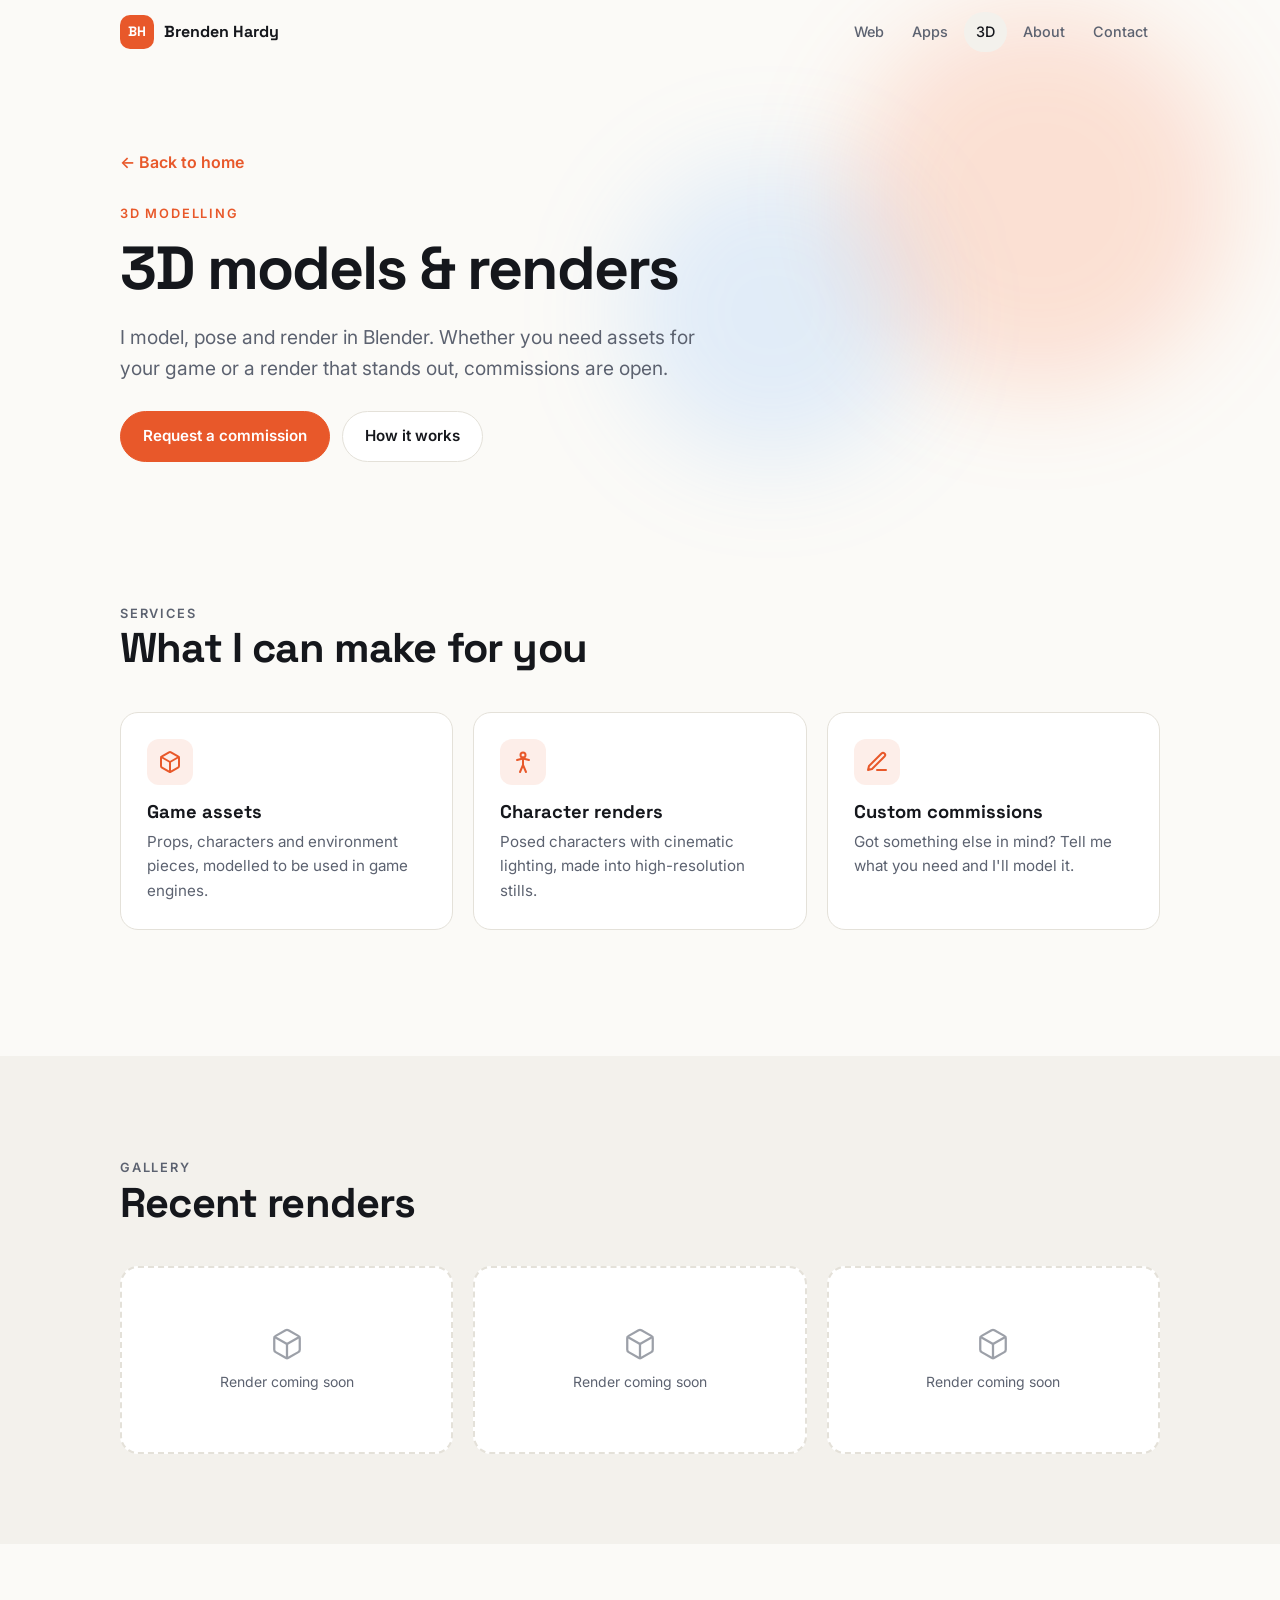
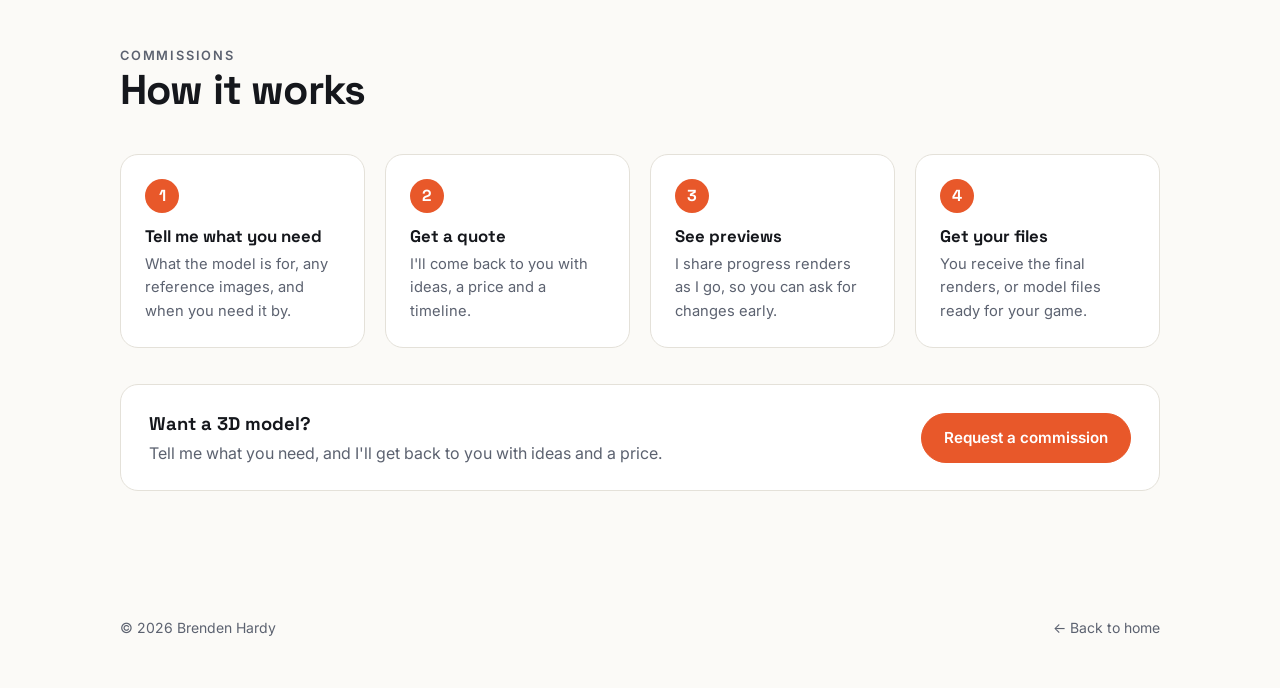
==== 3d.html @ cc059194 "Move 3D modelling and contact to their own pages - New 3d.html: services, render gallery, how commis" ====
<!DOCTYPE html>
<html lang="en">
<head>
<meta charset="UTF-8">
<meta name="viewport" content="width=device-width, initial-scale=1">
<title>3D Modelling · Brenden Hardy</title>
<meta name="description" content="3D models and renders by Brenden Hardy: game assets, character renders and custom commissions, made in Blender.">
<meta property="og:title" content="3D Modelling · Brenden Hardy">
<meta property="og:description" content="Game assets, character renders and custom 3D commissions, made in Blender. Commissions open.">
<meta property="og:url" content="https://doggieshrimp.github.io/3d.html">
<meta name="theme-color" content="#0d0f14">
<link rel="icon" href="data:image/svg+xml,%3Csvg xmlns='http://www.w3.org/2000/svg' viewBox='0 0 64 64'%3E%3Crect width='64' height='64' rx='16' fill='%23ff7a45'/%3E%3Ctext x='32' y='43' font-family='Arial,sans-serif' font-size='28' font-weight='700' text-anchor='middle' fill='%230d0f14'%3EBH%3C/text%3E%3C/svg%3E">
<link rel="preconnect" href="https://fonts.googleapis.com">
<link rel="preconnect" href="https://fonts.gstatic.com" crossorigin>
<link href="https://fonts.googleapis.com/css2?family=Space+Grotesk:wght@500;600;700&family=Inter:wght@400;500;600&display=swap" rel="stylesheet">
<link rel="stylesheet" href="styles.css">
</head>
<body>

<nav class="nav" id="nav">
  <div class="container nav-inner">
    <a href="index.html" class="logo" aria-label="Brenden Hardy, home">
      <span class="logo-mark">BH</span>
      <span class="logo-name">Brenden Hardy</span>
    </a>
    <div class="nav-links">
      <a href="index.html#projects">Web</a>
      <a href="apps.html">Apps</a>
      <a href="3d.html" class="active" aria-current="page">3D</a>
      <a href="index.html#about" class="hide-sm">About</a>
      <a href="contact.html">Contact</a>
    </div>
  </div>
</nav>

<header class="page-hero" id="top">
  <div class="blobs" aria-hidden="true">
    <div class="blob b1"></div>
    <div class="blob b2"></div>
  </div>
  <div class="container">
    <a class="link-arrow" href="index.html">← Back to home</a>
    <p class="section-label" style="margin-top:28px;">3D modelling</p>
    <h1>3D models &amp; renders</h1>
    <p class="lead">I model, pose and render in Blender. Whether you need assets for your game or a render that stands out, commissions are open.</p>
    <div class="btn-row">
      <a href="contact.html" class="btn primary">Request a commission</a>
      <a href="#how-it-works" class="btn">How it works</a>
    </div>
  </div>
</header>

<main>
  <section id="services">
    <div class="container">
      <div class="section-head">
        <p class="section-label">Services</p>
        <h2>What I can make for you</h2>
      </div>
      <div class="services">
        <div class="service">
          <div class="service-icon">
            <svg viewBox="0 0 24 24" fill="none" stroke="currentColor" stroke-width="2" stroke-linecap="round" stroke-linejoin="round" aria-hidden="true"><path d="M21 16V8a2 2 0 0 0-1-1.73l-7-4a2 2 0 0 0-2 0l-7 4A2 2 0 0 0 3 8v8a2 2 0 0 0 1 1.73l7 4a2 2 0 0 0 2 0l7-4A2 2 0 0 0 21 16z"/><path d="M3.3 7 12 12l8.7-5"/><path d="M12 22V12"/></svg>
          </div>
          <h3>Game assets</h3>
          <p>Props, characters and environment pieces, modelled to be used in game engines.</p>
        </div>
        <div class="service">
          <div class="service-icon">
            <svg viewBox="0 0 24 24" fill="none" stroke="currentColor" stroke-width="2" stroke-linecap="round" stroke-linejoin="round" aria-hidden="true"><circle cx="12" cy="5" r="2.5"/><path d="M12 7.5V15"/><path d="m6 10 6-1.5 6 1.5"/><path d="m9 22 3-7 3 7"/></svg>
          </div>
          <h3>Character renders</h3>
          <p>Posed characters with cinematic lighting, made into high-resolution stills.</p>
        </div>
        <div class="service">
          <div class="service-icon">
            <svg viewBox="0 0 24 24" fill="none" stroke="currentColor" stroke-width="2" stroke-linecap="round" stroke-linejoin="round" aria-hidden="true"><path d="M12 20h9"/><path d="M16.5 3.5a2.12 2.12 0 0 1 3 3L7 19l-4 1 1-4Z"/></svg>
          </div>
          <h3>Custom commissions</h3>
          <p>Got something else in mind? Tell me what you need and I'll model it.</p>
        </div>
      </div>
    </div>
  </section>

  <section id="gallery" class="alt">
    <div class="container">
      <div class="section-head">
        <p class="section-label">Gallery</p>
        <h2>Recent renders</h2>
      </div>
      <!-- Replace a placeholder with <div class="render"><img src="images/3d/your-render.jpg" alt="..." loading="lazy"></div> -->
      <div class="gallery" style="margin-bottom:0;">
        <div class="render placeholder">
          <svg viewBox="0 0 24 24" fill="none" stroke="currentColor" stroke-width="1.6" stroke-linecap="round" stroke-linejoin="round" aria-hidden="true"><path d="M21 16V8a2 2 0 0 0-1-1.73l-7-4a2 2 0 0 0-2 0l-7 4A2 2 0 0 0 3 8v8a2 2 0 0 0 1 1.73l7 4a2 2 0 0 0 2 0l7-4A2 2 0 0 0 21 16z"/><path d="M3.3 7 12 12l8.7-5"/><path d="M12 22V12"/></svg>
          Render coming soon
        </div>
        <div class="render placeholder">
          <svg viewBox="0 0 24 24" fill="none" stroke="currentColor" stroke-width="1.6" stroke-linecap="round" stroke-linejoin="round" aria-hidden="true"><path d="M21 16V8a2 2 0 0 0-1-1.73l-7-4a2 2 0 0 0-2 0l-7 4A2 2 0 0 0 3 8v8a2 2 0 0 0 1 1.73l7 4a2 2 0 0 0 2 0l7-4A2 2 0 0 0 21 16z"/><path d="M3.3 7 12 12l8.7-5"/><path d="M12 22V12"/></svg>
          Render coming soon
        </div>
        <div class="render placeholder">
          <svg viewBox="0 0 24 24" fill="none" stroke="currentColor" stroke-width="1.6" stroke-linecap="round" stroke-linejoin="round" aria-hidden="true"><path d="M21 16V8a2 2 0 0 0-1-1.73l-7-4a2 2 0 0 0-2 0l-7 4A2 2 0 0 0 3 8v8a2 2 0 0 0 1 1.73l7 4a2 2 0 0 0 2 0l7-4A2 2 0 0 0 21 16z"/><path d="M3.3 7 12 12l8.7-5"/><path d="M12 22V12"/></svg>
          Render coming soon
        </div>
      </div>
    </div>
  </section>

  <section id="how-it-works">
    <div class="container">
      <div class="section-head">
        <p class="section-label">Commissions</p>
        <h2>How it works</h2>
      </div>
      <ol class="steps">
        <li>
          <h3>Tell me what you need</h3>
          <p>What the model is for, any reference images, and when you need it by.</p>
        </li>
        <li>
          <h3>Get a quote</h3>
          <p>I'll come back to you with ideas, a price and a timeline.</p>
        </li>
        <li>
          <h3>See previews</h3>
          <p>I share progress renders as I go, so you can ask for changes early.</p>
        </li>
        <li>
          <h3>Get your files</h3>
          <p>You receive the final renders, or model files ready for your game.</p>
        </li>
      </ol>

      <div class="cta-row">
        <p><strong>Want a 3D model?</strong>Tell me what you need, and I'll get back to you with ideas and a price.</p>
        <a href="contact.html" class="btn primary">Request a commission</a>
      </div>
    </div>
  </section>
</main>

<footer>
  <div class="container footer-inner">
    <span>© <span id="year">2026</span> Brenden Hardy</span>
    <a href="index.html">← Back to home</a>
  </div>
</footer>

<script>
  document.getElementById('year').textContent = new Date().getFullYear();
  const nav = document.getElementById('nav');
  const onScroll = () => nav.classList.toggle('scrolled', window.scrollY > 8);
  window.addEventListener('scroll', onScroll, { passive: true });
  onScroll();
</script>
</body>
</html>
---- styles.css ----
:root {
  --bg: #0d0f14;
  --bg-soft: #13161d;
  --card: #171a22;
  --card-hover: #1c2029;
  --text: #eef0f4;
  --muted: #9aa1b0;
  --border: #262a35;
  --accent: #ff7a45;
  --accent-soft: rgba(255, 122, 69, 0.14);
  --accent-text: #0d0f14;
  --blob-1: rgba(255, 122, 69, 0.22);
  --blob-2: rgba(96, 165, 250, 0.18);
  --blob-3: rgba(74, 222, 128, 0.14);
  --shadow: 0 18px 40px rgba(0, 0, 0, 0.35);
  --radius: 18px;
  --display: 'Space Grotesk', system-ui, sans-serif;
  --body: 'Inter', system-ui, -apple-system, 'Segoe UI', sans-serif;
}
@media (prefers-color-scheme: light) {
  :root {
    --bg: #fbfaf7;
    --bg-soft: #f3f1ec;
    --card: #ffffff;
    --card-hover: #ffffff;
    --text: #15171c;
    --muted: #5c6270;
    --border: #e4e1d9;
    --accent: #e8582a;
    --accent-soft: rgba(232, 88, 42, 0.1);
    --accent-text: #ffffff;
    --blob-1: rgba(255, 122, 69, 0.2);
    --blob-2: rgba(96, 165, 250, 0.16);
    --blob-3: rgba(74, 222, 128, 0.14);
    --shadow: 0 18px 40px rgba(30, 25, 15, 0.1);
  }
}

* { box-sizing: border-box; }
html { scroll-behavior: smooth; }
body {
  margin: 0;
  position: relative;
  z-index: 0;
  overflow-x: clip;
  background: var(--bg);
  color: var(--text);
  font-family: var(--body);
  font-size: 16px;
  line-height: 1.6;
  -webkit-font-smoothing: antialiased;
}
a { color: inherit; }
img { max-width: 100%; display: block; }
.container {
  width: 100%;
  max-width: 1080px;
  margin: 0 auto;
  padding: 0 20px;
}
h1, h2, h3 { font-family: var(--display); line-height: 1.15; margin: 0; }

/* ---------- nav ---------- */
.nav {
  position: fixed;
  top: 0;
  left: 0;
  right: 0;
  z-index: 10;
  background: transparent;
  border-bottom: 1px solid transparent;
  transition: border-color 0.2s ease, background 0.2s ease;
}
.nav.scrolled {
  background: color-mix(in srgb, var(--bg) 85%, transparent);
  backdrop-filter: blur(12px);
  -webkit-backdrop-filter: blur(12px);
  border-bottom-color: var(--border);
}
section[id] { scroll-margin-top: 64px; }
.nav-inner {
  display: flex;
  align-items: center;
  justify-content: space-between;
  height: 64px;
}
.logo {
  display: flex;
  align-items: center;
  gap: 10px;
  font-family: var(--display);
  font-weight: 700;
  text-decoration: none;
}
.logo-mark {
  display: grid;
  place-items: center;
  width: 34px;
  height: 34px;
  border-radius: 10px;
  background: var(--accent);
  color: var(--accent-text);
  font-size: 0.85rem;
  letter-spacing: 0.02em;
}
.nav-links { display: flex; gap: 4px; }
.nav-links a {
  text-decoration: none;
  color: var(--muted);
  font-size: 0.9rem;
  font-weight: 500;
  padding: 8px 12px;
  border-radius: 999px;
  transition: color 0.15s ease, background 0.15s ease;
}
.nav-links a:hover { color: var(--text); background: var(--bg-soft); }
@media (max-width: 520px) {
  .logo-name, .nav-links .hide-sm { display: none; }
  .nav-links a { padding: 8px 9px; }
}

/* ---------- hero ---------- */
.hero {
  position: relative;
  padding: 174px 0 120px;
}
/* tall enough that the blurred blobs fade out before reaching its edges */
.blobs {
  position: absolute;
  inset: -120px 0 -160px;
  overflow: hidden;
  pointer-events: none;
  z-index: -1;
}
.blob {
  position: absolute;
  border-radius: 50%;
  filter: blur(50px);
  animation: drift 18s ease-in-out infinite alternate;
}
.blob.b1 { width: 380px; height: 380px; background: var(--blob-1); top: 130px; right: 4%; }
.blob.b2 { width: 300px; height: 300px; background: var(--blob-2); bottom: 200px; right: 28%; animation-delay: -6s; }
.blob.b3 { width: 240px; height: 240px; background: var(--blob-3); top: 45%; left: -60px; animation-delay: -12s; }
@keyframes drift {
  from { transform: translate(0, 0) scale(1); }
  to { transform: translate(40px, 30px) scale(1.12); }
}
@media (max-width: 600px) {
  .hero { padding: 130px 0 64px; }
  .blob { opacity: 0.7; }
  .blob.b1 { width: 260px; height: 260px; }
  .blob.b2 { width: 220px; height: 220px; }
  section { padding: 64px 0; }
}
@media (prefers-reduced-motion: reduce) {
  .blob { animation: none; }
  html { scroll-behavior: auto; }
}
.hero .container { position: relative; }
.eyebrow {
  display: inline-flex;
  align-items: center;
  gap: 8px;
  font-size: 0.85rem;
  font-weight: 500;
  color: var(--muted);
  background: var(--bg-soft);
  border: 1px solid var(--border);
  padding: 6px 14px;
  border-radius: 999px;
  margin-bottom: 26px;
}
.eyebrow .dot {
  width: 8px;
  height: 8px;
  border-radius: 50%;
  background: #4ade80;
  box-shadow: 0 0 0 4px rgba(74, 222, 128, 0.18);
}
.hero h1 {
  font-size: clamp(2.6rem, 7vw, 4.6rem);
  font-weight: 700;
  letter-spacing: -0.03em;
  max-width: 14ch;
}
.hero h1 .accent { color: var(--accent); }
.hero p.lead {
  font-size: clamp(1.05rem, 2.2vw, 1.25rem);
  color: var(--muted);
  max-width: 560px;
  margin: 22px 0 34px;
}
.btn-row { display: flex; gap: 12px; flex-wrap: wrap; }
.btn {
  display: inline-flex;
  align-items: center;
  gap: 8px;
  font-family: var(--body);
  font-weight: 600;
  font-size: 0.95rem;
  text-decoration: none;
  padding: 12px 22px;
  border-radius: 999px;
  border: 1px solid var(--border);
  background: var(--card);
  color: var(--text);
  transition: transform 0.15s ease, border-color 0.15s ease, box-shadow 0.15s ease;
}
.btn:hover { transform: translateY(-2px); border-color: var(--muted); }
.btn.primary {
  background: var(--accent);
  border-color: var(--accent);
  color: var(--accent-text);
}
.btn.primary:hover { box-shadow: 0 10px 24px var(--accent-soft); }
.btn svg { width: 18px; height: 18px; flex-shrink: 0; }
.btn.small { padding: 9px 16px; font-size: 0.875rem; }

/* ---------- sections ---------- */
section { padding: 90px 0; }
.section-head { margin-bottom: 40px; }
.section-label {
  font-size: 0.8rem;
  font-weight: 600;
  letter-spacing: 0.14em;
  text-transform: uppercase;
  color: var(--accent);
  margin: 0 0 10px;
}
.section-head h2 {
  font-size: clamp(1.9rem, 4vw, 2.6rem);
  letter-spacing: -0.02em;
}
.section-head p {
  color: var(--muted);
  max-width: 560px;
  margin: 12px 0 0;
}
.alt { background: var(--bg-soft); }

/* ---------- projects ---------- */
.projects {
  display: grid;
  grid-template-columns: repeat(auto-fit, minmax(300px, 1fr));
  gap: 24px;
}
.project {
  display: flex;
  flex-direction: column;
  background: var(--card);
  border: 1px solid var(--border);
  border-radius: var(--radius);
  overflow: hidden;
  transition: transform 0.2s ease, box-shadow 0.2s ease, background 0.2s ease;
}
.project:hover {
  transform: translateY(-4px);
  box-shadow: var(--shadow);
  background: var(--card-hover);
}
.project-img {
  aspect-ratio: 16 / 10;
  overflow: hidden;
  border-bottom: 1px solid var(--border);
  background: var(--bg-soft);
}
.project-img img {
  width: 100%;
  height: 100%;
  object-fit: cover;
  transition: transform 0.4s ease;
}
.project:hover .project-img img { transform: scale(1.04); }
.project-body {
  display: flex;
  flex-direction: column;
  flex: 1;
  padding: 22px;
}
.tags { display: flex; flex-wrap: wrap; gap: 6px; margin-bottom: 12px; }
.tag {
  font-size: 0.75rem;
  font-weight: 600;
  color: var(--accent);
  background: var(--accent-soft);
  padding: 3px 10px;
  border-radius: 999px;
}
.project h3 { font-size: 1.35rem; margin-bottom: 8px; }
.project p {
  color: var(--muted);
  font-size: 0.95rem;
  margin: 0 0 22px;
  flex: 1;
}
.project .btn-row { gap: 8px; }

.project-img { position: relative; }
.status {
  position: absolute;
  top: 14px;
  left: 14px;
  display: inline-flex;
  align-items: center;
  gap: 6px;
  font-size: 0.75rem;
  font-weight: 600;
  color: #fff;
  background: rgba(13, 15, 20, 0.78);
  backdrop-filter: blur(6px);
  padding: 5px 11px;
  border-radius: 999px;
}
.status::before {
  content: "";
  width: 7px;
  height: 7px;
  border-radius: 50%;
  background: #facc15;
}
.btn.disabled {
  opacity: 0.6;
  pointer-events: none;
}

/* wide card: image beside text, used when a section has a single item */
.project.wide { flex-direction: row; }
.project.wide .project-img {
  flex: 1.15;
  aspect-ratio: auto;
  min-height: 320px;
  border-bottom: none;
  border-right: 1px solid var(--border);
}
.project.wide .project-body { flex: 1; padding: 32px; justify-content: center; }
.project.wide h3 { font-size: 1.6rem; }
.project.wide p { flex: 0; }
.feature-list {
  list-style: none;
  padding: 0;
  margin: 0 0 24px;
  display: grid;
  gap: 8px;
  color: var(--muted);
  font-size: 0.95rem;
}
.feature-list li { display: flex; gap: 10px; }
.feature-list li::before { content: "✦"; color: var(--accent); flex-shrink: 0; }
@media (max-width: 760px) {
  .project.wide { flex-direction: column; }
  .project.wide .project-img {
    aspect-ratio: 16 / 10;
    min-height: 0;
    border-right: none;
    border-bottom: 1px solid var(--border);
  }
  .project.wide .project-body { padding: 22px; }
}

/* ---------- 3D modelling ---------- */
.services {
  display: grid;
  grid-template-columns: repeat(auto-fit, minmax(240px, 1fr));
  gap: 20px;
  margin-bottom: 36px;
}
.service {
  background: var(--card);
  border: 1px solid var(--border);
  border-radius: var(--radius);
  padding: 26px;
}
.service-icon {
  display: grid;
  place-items: center;
  width: 46px;
  height: 46px;
  border-radius: 12px;
  background: var(--accent-soft);
  color: var(--accent);
  margin-bottom: 16px;
}
.service-icon svg { width: 24px; height: 24px; }
.service h3 { font-size: 1.15rem; margin-bottom: 8px; }
.service p { color: var(--muted); font-size: 0.95rem; margin: 0; }
.gallery {
  display: grid;
  grid-template-columns: repeat(auto-fill, minmax(260px, 1fr));
  gap: 20px;
  margin-bottom: 36px;
}
.render {
  aspect-ratio: 16 / 9;
  border-radius: var(--radius);
  overflow: hidden;
  background: var(--card);
  border: 1px solid var(--border);
}
.render img { width: 100%; height: 100%; object-fit: cover; }
.render.placeholder {
  display: grid;
  place-items: center;
  align-content: center;
  gap: 10px;
  border: 2px dashed var(--border);
  color: var(--muted);
  font-size: 0.875rem;
  text-align: center;
  padding: 16px;
}
.render.placeholder svg { width: 34px; height: 34px; opacity: 0.6; }
.cta-row {
  display: flex;
  align-items: center;
  justify-content: space-between;
  gap: 16px 24px;
  flex-wrap: wrap;
  background: var(--card);
  border: 1px solid var(--border);
  border-radius: var(--radius);
  padding: 24px 28px;
}
.cta-row p { margin: 0; color: var(--muted); }
.cta-row strong { color: var(--text); font-family: var(--display); font-size: 1.15rem; display: block; margin-bottom: 2px; }

/* ---------- skills ---------- */
.skills {
  display: grid;
  grid-template-columns: repeat(auto-fit, minmax(300px, 1fr));
  gap: 20px;
}
.skill-group {
  background: var(--card);
  border: 1px solid var(--border);
  border-radius: var(--radius);
  padding: 24px;
}
.skill-group h3 { font-size: 1.1rem; margin-bottom: 14px; }
.chips { display: flex; flex-wrap: wrap; gap: 8px; }
.chip {
  font-size: 0.85rem;
  padding: 6px 12px;
  border-radius: 10px;
  background: var(--bg-soft);
  border: 1px solid var(--border);
}

/* ---------- about ---------- */
.about {
  display: grid;
  grid-template-columns: 1fr 1.3fr;
  gap: 48px;
  align-items: start;
}
@media (max-width: 760px) { .about { grid-template-columns: 1fr; gap: 20px; } }
.about-text p { color: var(--muted); margin: 0 0 16px; font-size: 1.05rem; }
.about-text p strong { color: var(--text); font-weight: 600; }

/* ---------- contact ---------- */
.contact-card {
  text-align: center;
  background: var(--card);
  border: 1px solid var(--border);
  border-radius: 24px;
  padding: 56px 24px;
  position: relative;
  overflow: hidden;
}
.contact-card h2 { font-size: clamp(1.8rem, 4vw, 2.4rem); letter-spacing: -0.02em; margin-bottom: 12px; }
.contact-card p { color: var(--muted); max-width: 460px; margin: 0 auto 28px; }
.contact-card .btn-row { justify-content: center; }

footer {
  padding: 36px 0 48px;
  color: var(--muted);
  font-size: 0.875rem;
}
.footer-inner {
  display: flex;
  justify-content: space-between;
  gap: 12px;
  flex-wrap: wrap;
}
footer a { color: var(--muted); text-decoration: none; }
footer a:hover { color: var(--text); }

:focus-visible { outline: 2px solid var(--accent); outline-offset: 3px; border-radius: 6px; }

/* ---------- multi-page bits ---------- */
.nav-links a.active { color: var(--text); background: var(--bg-soft); }
.link-arrow {
  display: inline-flex;
  align-items: center;
  gap: 6px;
  font-weight: 600;
  color: var(--accent);
  text-decoration: none;
}
.link-arrow:hover { text-decoration: underline; text-underline-offset: 4px; }
.section-foot { margin-top: 28px; }

/* ---------- apps page ---------- */
.page-hero {
  position: relative;
  padding: 150px 0 40px;
}
.page-hero h1 {
  font-size: clamp(2.4rem, 6vw, 3.8rem);
  letter-spacing: -0.03em;
}
.page-hero p.lead {
  font-size: clamp(1.05rem, 2.2vw, 1.2rem);
  color: var(--muted);
  max-width: 600px;
  margin: 18px 0 28px;
}
.jump { display: flex; gap: 10px; flex-wrap: wrap; }
.jump a {
  display: inline-flex;
  align-items: center;
  gap: 10px;
  text-decoration: none;
  font-weight: 600;
  font-size: 0.95rem;
  padding: 8px 16px 8px 8px;
  border-radius: 999px;
  background: var(--card);
  border: 1px solid var(--border);
  transition: border-color 0.15s ease, transform 0.15s ease;
}
.jump a:hover { border-color: var(--muted); transform: translateY(-2px); }
.jump img, .jump .app-glyph { width: 30px; height: 30px; border-radius: 8px; }

.app-detail {
  display: grid;
  grid-template-columns: 1.05fr 1fr;
  gap: 56px;
  align-items: center;
}
.app-detail.reverse .app-copy { order: 2; }
@media (max-width: 860px) {
  .app-detail { grid-template-columns: 1fr; gap: 36px; }
  .app-detail.reverse .app-copy { order: 0; }
}
.app-title {
  display: flex;
  align-items: center;
  gap: 16px;
  margin-bottom: 14px;
}
.app-icon {
  width: 64px;
  height: 64px;
  border-radius: 16px;
  border: 1px solid var(--border);
  flex-shrink: 0;
}
.app-glyph {
  display: grid;
  place-items: center;
  width: 64px;
  height: 64px;
  border-radius: 16px;
  background: linear-gradient(135deg, #c7c9ff, #8f6be8);
  color: #fff;
  font-family: var(--display);
  font-weight: 700;
  font-size: 1.3rem;
  flex-shrink: 0;
}
.jump .app-glyph { font-size: 0.7rem; }
.app-title h2 { font-size: clamp(1.9rem, 4vw, 2.5rem); letter-spacing: -0.02em; }
.app-title .pill {
  display: inline-flex;
  align-items: center;
  gap: 6px;
  margin-top: 6px;
  font-size: 0.8rem;
  font-weight: 600;
  color: var(--muted);
}
.pill::before {
  content: "";
  width: 7px;
  height: 7px;
  border-radius: 50%;
  background: var(--pill-dot, #4ade80);
}
.pill.dev { --pill-dot: #facc15; }
.app-copy > p { color: var(--muted); font-size: 1.05rem; margin: 0 0 24px; }
.feature-groups {
  display: grid;
  grid-template-columns: repeat(2, 1fr);
  gap: 18px 24px;
  margin-bottom: 26px;
}
@media (max-width: 520px) { .feature-groups { grid-template-columns: 1fr; } }
.feature-groups h3 {
  font-size: 0.95rem;
  margin-bottom: 6px;
}
.feature-groups p { margin: 0; color: var(--muted); font-size: 0.92rem; }
.built-with { margin-bottom: 26px; }
.built-with .chips { margin-top: 10px; }
.built-with h3 {
  font-family: var(--body);
  font-size: 0.75rem;
  font-weight: 600;
  letter-spacing: 0.12em;
  text-transform: uppercase;
  color: var(--muted);
}

.phones {
  display: flex;
  justify-content: center;
  align-items: flex-start;
  gap: 20px;
}
.phone {
  width: min(240px, 46%);
  padding: 8px;
  border-radius: 34px;
  background: #1a1a1a;
  box-shadow: var(--shadow), 0 0 0 1px var(--border);
}
.phone img {
  width: 100%;
  height: auto;
  border-radius: 26px;
  aspect-ratio: 390 / 844;
  object-fit: cover;
}
.phones .phone:nth-child(2) { margin-top: 48px; }
.phone.solo { width: min(270px, 70%); }
.services + .section-foot { margin-top: 0; }

/* ---------- 3D page ---------- */
.steps {
  list-style: none;
  padding: 0;
  margin: 0 0 36px;
  display: grid;
  grid-template-columns: repeat(auto-fit, minmax(220px, 1fr));
  gap: 20px;
  counter-reset: step;
}
.steps li {
  position: relative;
  background: var(--card);
  border: 1px solid var(--border);
  border-radius: var(--radius);
  padding: 24px;
  counter-increment: step;
}
.steps li::before {
  content: counter(step);
  display: grid;
  place-items: center;
  width: 34px;
  height: 34px;
  border-radius: 50%;
  background: var(--accent);
  color: var(--accent-text);
  font-family: var(--display);
  font-weight: 700;
  margin-bottom: 14px;
}
.steps h3 { font-size: 1.05rem; margin-bottom: 6px; }
.steps p { margin: 0; color: var(--muted); font-size: 0.92rem; }

/* ---------- contact page ---------- */
.contact-main {
  display: flex;
  align-items: center;
  justify-content: space-between;
  gap: 20px 32px;
  flex-wrap: wrap;
  background: var(--card);
  border: 1px solid var(--border);
  border-radius: 24px;
  padding: 32px;
  margin-bottom: 56px;
}
.contact-main h2 { font-size: clamp(1.4rem, 3vw, 1.8rem); margin-bottom: 6px; }
.contact-main p { margin: 0; color: var(--muted); max-width: 520px; }
.topics {
  display: grid;
  grid-template-columns: repeat(auto-fit, minmax(260px, 1fr));
  gap: 20px;
}
.topic {
  display: flex;
  flex-direction: column;
  background: var(--card);
  border: 1px solid var(--border);
  border-radius: var(--radius);
  padding: 26px;
}
.topic h3 { font-size: 1.15rem; margin-bottom: 6px; }
.topic > p { color: var(--muted); font-size: 0.95rem; margin: 0 0 14px; }
.topic .feature-list { margin-bottom: 20px; font-size: 0.92rem; flex: 1; }
.topic .link-arrow { font-size: 0.92rem; }
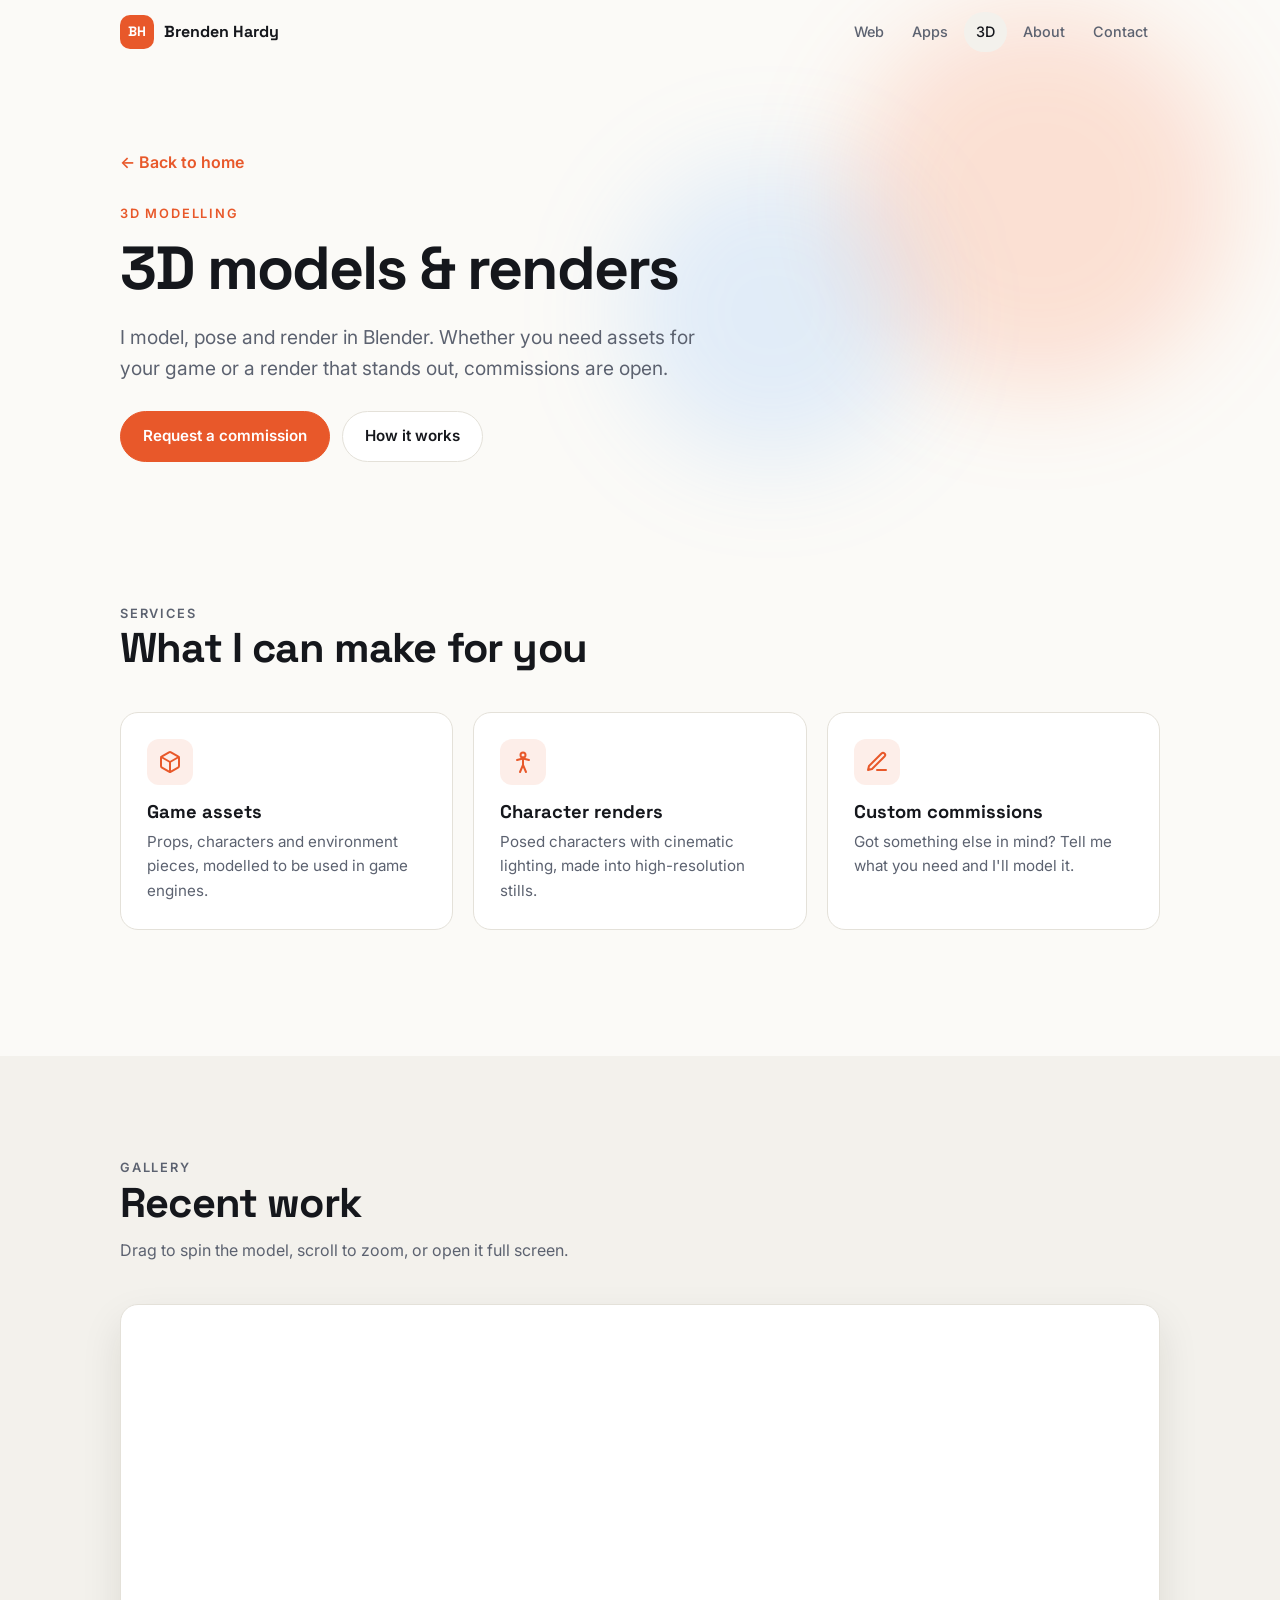
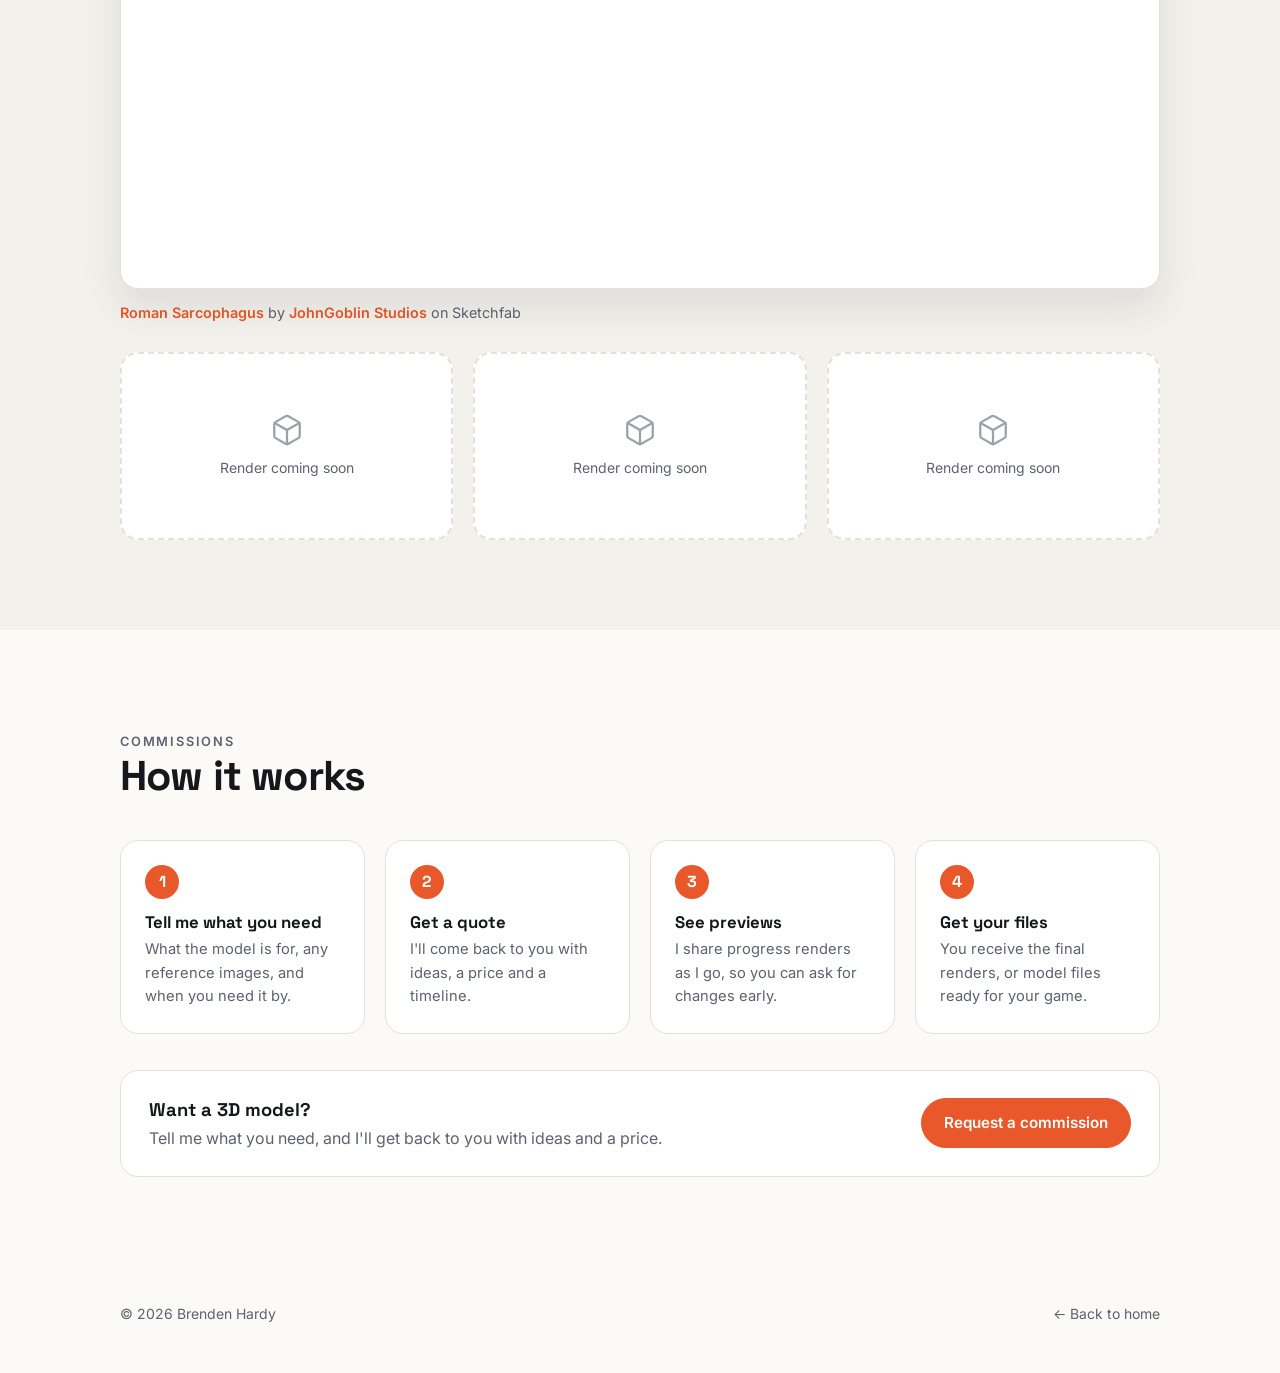
==== commit 8bb74467: "Embed the Roman Sarcophagus Sketchfab model on the 3D page Co-Authored-By: Claude Opus 5.5 <noreply@" ====
--- a/3d.html
+++ b/3d.html
@@ -87,8 +87,21 @@
     <div class="container">
       <div class="section-head">
         <p class="section-label">Gallery</p>
-        <h2>Recent renders</h2>
+        <h2>Recent work</h2>
+        <p>Drag to spin the model, scroll to zoom, or open it full screen.</p>
       </div>
+
+      <figure class="model-embed">
+        <div class="model-frame">
+          <iframe title="Roman Sarcophagus 3D model by JohnGoblin Studios" src="https://sketchfab.com/models/555f954a67c34fd4985cfac638bb01d4/embed" frameborder="0" allowfullscreen mozallowfullscreen="true" webkitallowfullscreen="true" allow="autoplay; fullscreen; xr-spatial-tracking" xr-spatial-tracking execution-while-out-of-viewport execution-while-not-rendered web-share loading="lazy"></iframe>
+        </div>
+        <figcaption>
+          <a href="https://sketchfab.com/3d-models/roman-sarcophagus-555f954a67c34fd4985cfac638bb01d4" target="_blank" rel="noopener"><strong>Roman Sarcophagus</strong></a>
+          by <a href="https://sketchfab.com/JohnGoblin" target="_blank" rel="noopener"><strong>JohnGoblin Studios</strong></a>
+          on <a href="https://sketchfab.com" target="_blank" rel="noopener">Sketchfab</a>
+        </figcaption>
+      </figure>
+
       <!-- Replace a placeholder with <div class="render"><img src="images/3d/your-render.jpg" alt="..." loading="lazy"></div> -->
       <div class="gallery" style="margin-bottom:0;">
         <div class="render placeholder">
--- a/styles.css
+++ b/styles.css
@@ -701,3 +701,31 @@
 .topic > p { color: var(--muted); font-size: 0.95rem; margin: 0 0 14px; }
 .topic .feature-list { margin-bottom: 20px; font-size: 0.92rem; flex: 1; }
 .topic .link-arrow { font-size: 0.92rem; }
+
+/* ---------- Sketchfab model embed ---------- */
+.model-embed { margin: 0 0 28px; }
+.model-frame {
+  position: relative;
+  aspect-ratio: 16 / 9;
+  border-radius: var(--radius);
+  overflow: hidden;
+  border: 1px solid var(--border);
+  background: var(--card);
+  box-shadow: var(--shadow);
+}
+.model-frame iframe {
+  position: absolute;
+  inset: 0;
+  width: 100%;
+  height: 100%;
+  border: 0;
+}
+@media (max-width: 600px) { .model-frame { aspect-ratio: 4 / 3; } }
+.model-embed figcaption {
+  margin-top: 12px;
+  font-size: 0.9rem;
+  color: var(--muted);
+}
+.model-embed figcaption a { color: var(--muted); text-decoration: none; }
+.model-embed figcaption a strong { color: var(--accent); font-weight: 600; }
+.model-embed figcaption a:hover { text-decoration: underline; text-underline-offset: 3px; }
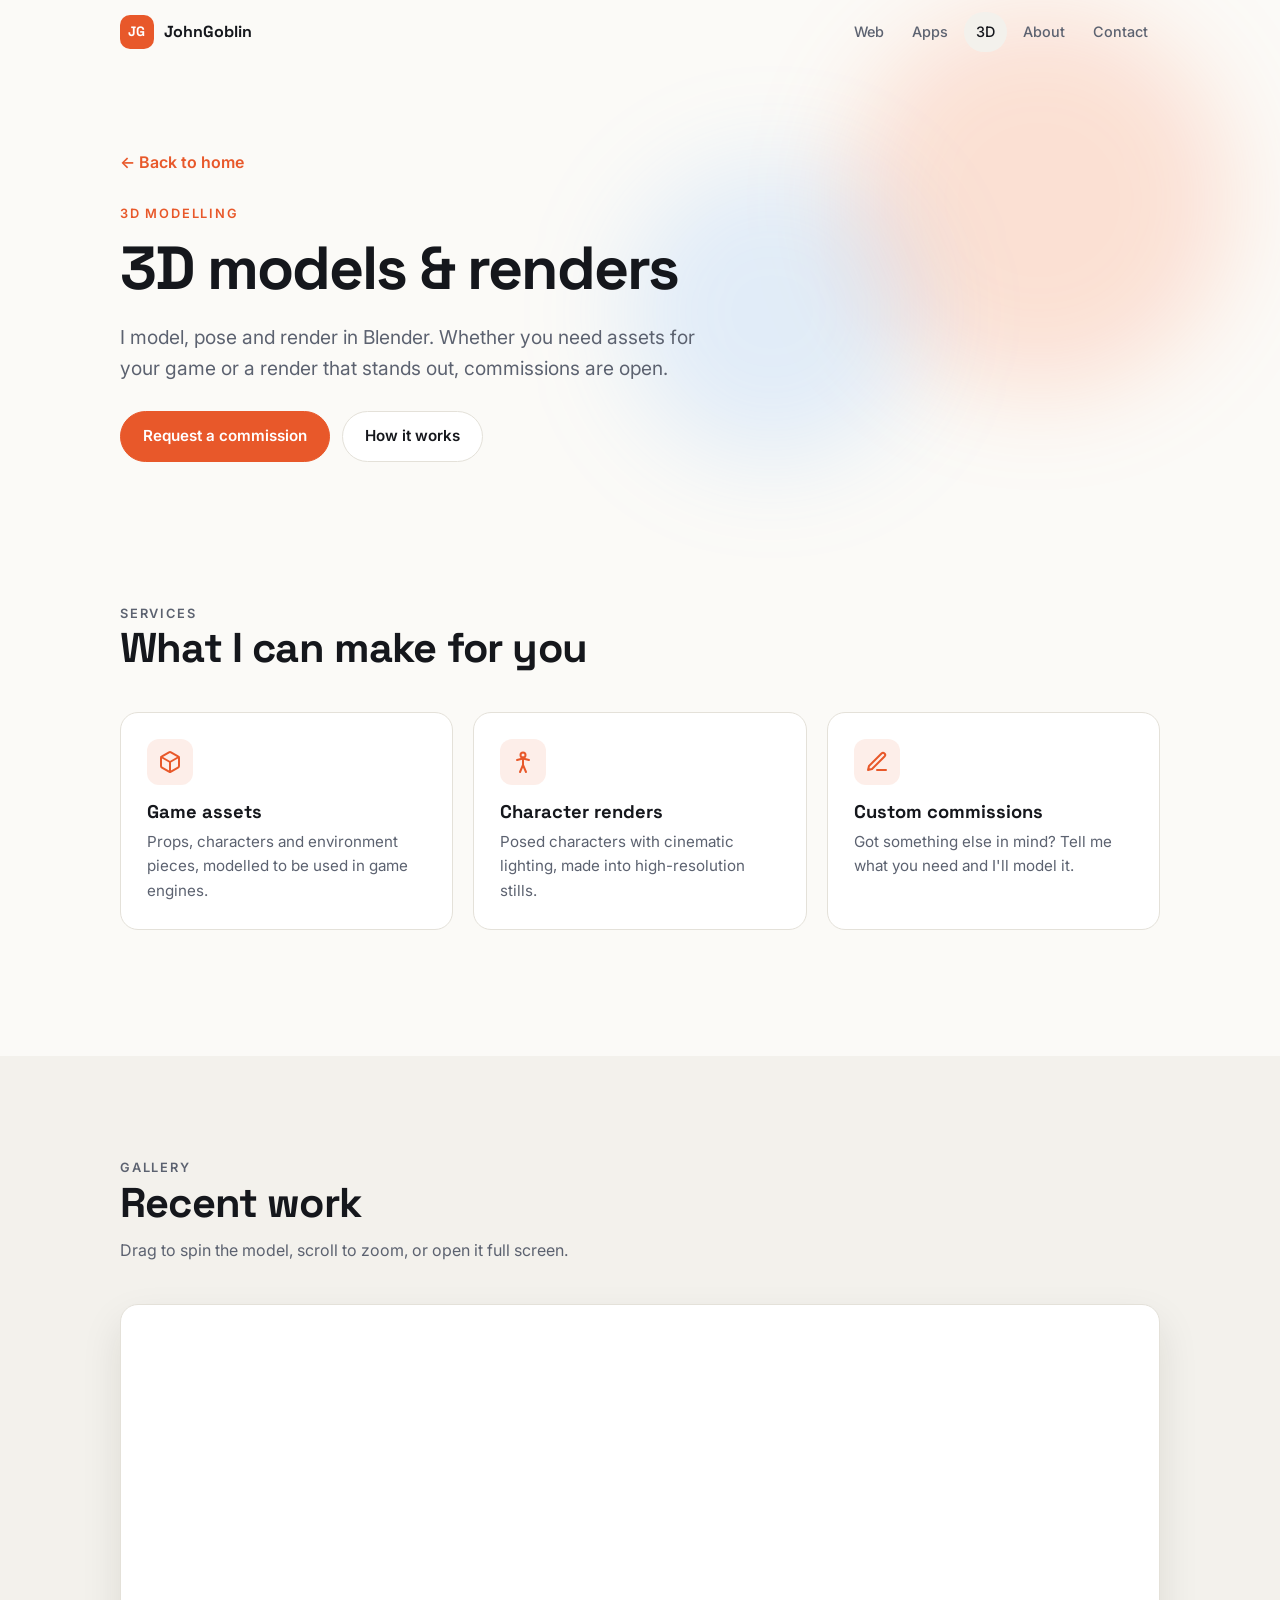
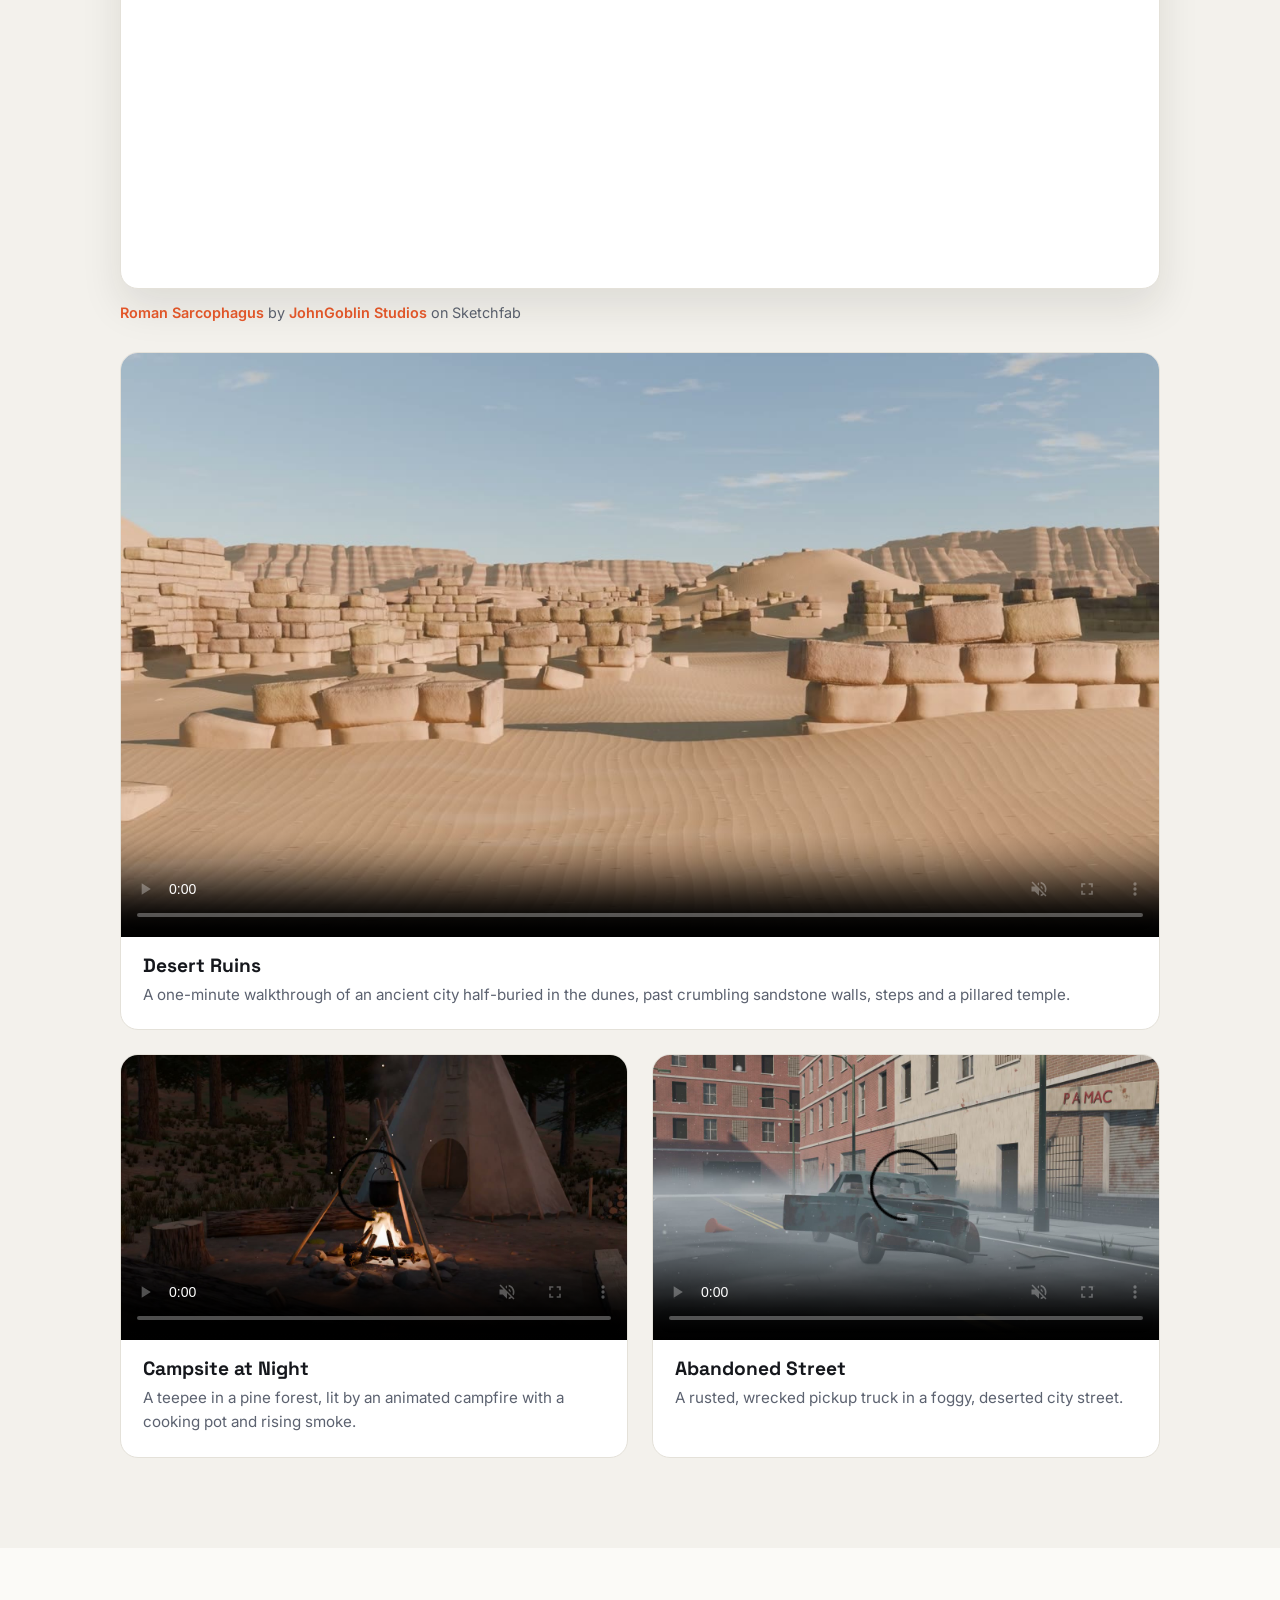
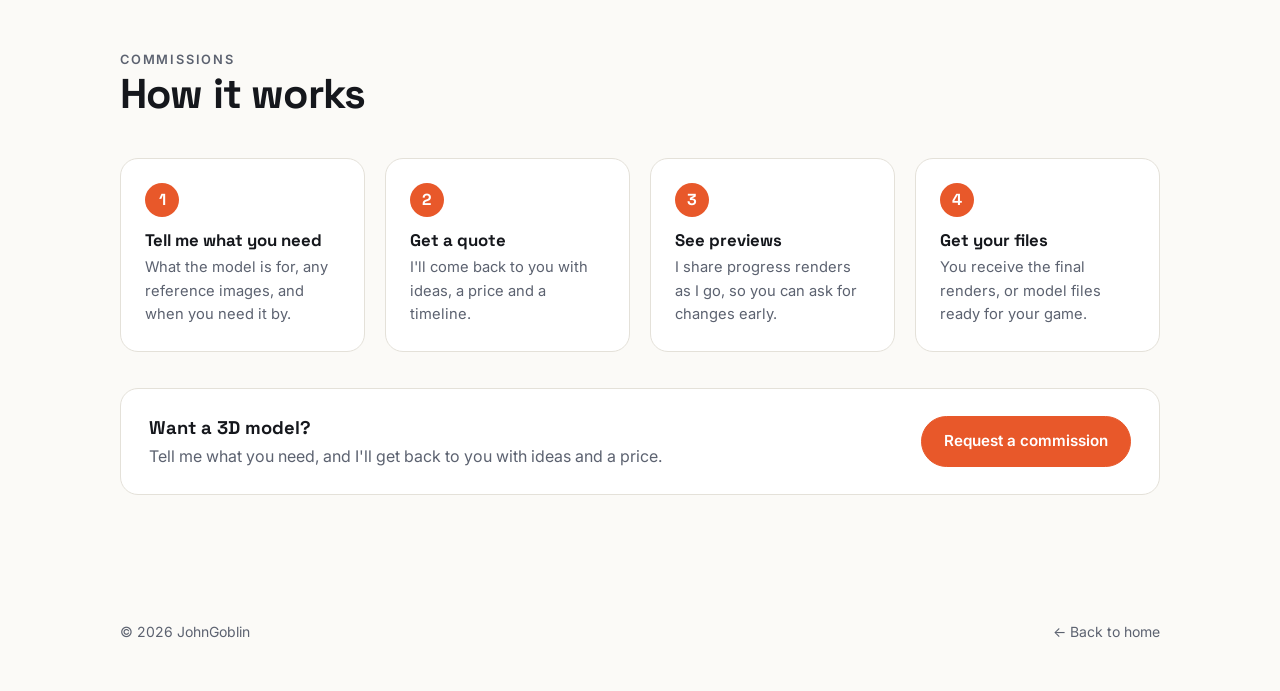
==== commit 6e73efdc: "Add desert, campsite and car scene 3D projects; rename site to JohnGoblin - 3D page gallery now show" ====
--- a/3d.html
+++ b/3d.html
@@ -3,13 +3,13 @@
 <head>
 <meta charset="UTF-8">
 <meta name="viewport" content="width=device-width, initial-scale=1">
-<title>3D Modelling · Brenden Hardy</title>
-<meta name="description" content="3D models and renders by Brenden Hardy: game assets, character renders and custom commissions, made in Blender.">
-<meta property="og:title" content="3D Modelling · Brenden Hardy">
+<title>3D Modelling · JohnGoblin</title>
+<meta name="description" content="3D models and renders by JohnGoblin: game assets, character renders and custom commissions, made in Blender.">
+<meta property="og:title" content="3D Modelling · JohnGoblin">
 <meta property="og:description" content="Game assets, character renders and custom 3D commissions, made in Blender. Commissions open.">
 <meta property="og:url" content="https://doggieshrimp.github.io/3d.html">
 <meta name="theme-color" content="#0d0f14">
-<link rel="icon" href="data:image/svg+xml,%3Csvg xmlns='http://www.w3.org/2000/svg' viewBox='0 0 64 64'%3E%3Crect width='64' height='64' rx='16' fill='%23ff7a45'/%3E%3Ctext x='32' y='43' font-family='Arial,sans-serif' font-size='28' font-weight='700' text-anchor='middle' fill='%230d0f14'%3EBH%3C/text%3E%3C/svg%3E">
+<link rel="icon" href="data:image/svg+xml,%3Csvg xmlns='http://www.w3.org/2000/svg' viewBox='0 0 64 64'%3E%3Crect width='64' height='64' rx='16' fill='%23ff7a45'/%3E%3Ctext x='32' y='43' font-family='Arial,sans-serif' font-size='28' font-weight='700' text-anchor='middle' fill='%230d0f14'%3EJG%3C/text%3E%3C/svg%3E">
 <link rel="preconnect" href="https://fonts.googleapis.com">
 <link rel="preconnect" href="https://fonts.gstatic.com" crossorigin>
 <link href="https://fonts.googleapis.com/css2?family=Space+Grotesk:wght@500;600;700&family=Inter:wght@400;500;600&display=swap" rel="stylesheet">
@@ -19,9 +19,9 @@
 
 <nav class="nav" id="nav">
   <div class="container nav-inner">
-    <a href="index.html" class="logo" aria-label="Brenden Hardy, home">
-      <span class="logo-mark">BH</span>
-      <span class="logo-name">Brenden Hardy</span>
+    <a href="index.html" class="logo" aria-label="JohnGoblin, home">
+      <span class="logo-mark">JG</span>
+      <span class="logo-name">JohnGoblin</span>
     </a>
     <div class="nav-links">
       <a href="index.html#projects">Web</a>
@@ -102,20 +102,28 @@
         </figcaption>
       </figure>
 
-      <!-- Replace a placeholder with <div class="render"><img src="images/3d/your-render.jpg" alt="..." loading="lazy"></div> -->
-      <div class="gallery" style="margin-bottom:0;">
-        <div class="render placeholder">
-          <svg viewBox="0 0 24 24" fill="none" stroke="currentColor" stroke-width="1.6" stroke-linecap="round" stroke-linejoin="round" aria-hidden="true"><path d="M21 16V8a2 2 0 0 0-1-1.73l-7-4a2 2 0 0 0-2 0l-7 4A2 2 0 0 0 3 8v8a2 2 0 0 0 1 1.73l7 4a2 2 0 0 0 2 0l7-4A2 2 0 0 0 21 16z"/><path d="M3.3 7 12 12l8.7-5"/><path d="M12 22V12"/></svg>
-          Render coming soon
-        </div>
-        <div class="render placeholder">
-          <svg viewBox="0 0 24 24" fill="none" stroke="currentColor" stroke-width="1.6" stroke-linecap="round" stroke-linejoin="round" aria-hidden="true"><path d="M21 16V8a2 2 0 0 0-1-1.73l-7-4a2 2 0 0 0-2 0l-7 4A2 2 0 0 0 3 8v8a2 2 0 0 0 1 1.73l7 4a2 2 0 0 0 2 0l7-4A2 2 0 0 0 21 16z"/><path d="M3.3 7 12 12l8.7-5"/><path d="M12 22V12"/></svg>
-          Render coming soon
-        </div>
-        <div class="render placeholder">
-          <svg viewBox="0 0 24 24" fill="none" stroke="currentColor" stroke-width="1.6" stroke-linecap="round" stroke-linejoin="round" aria-hidden="true"><path d="M21 16V8a2 2 0 0 0-1-1.73l-7-4a2 2 0 0 0-2 0l-7 4A2 2 0 0 0 3 8v8a2 2 0 0 0 1 1.73l7 4a2 2 0 0 0 2 0l7-4A2 2 0 0 0 21 16z"/><path d="M3.3 7 12 12l8.7-5"/><path d="M12 22V12"/></svg>
-          Render coming soon
-        </div>
+      <div class="scenes">
+        <figure class="scene scene-wide">
+          <video src="images/3d/desert.mp4" poster="images/3d/desert-poster.jpg" muted loop playsinline preload="none" controls aria-label="Walkthrough of desert ruins"></video>
+          <figcaption>
+            <h3>Desert Ruins</h3>
+            <p>A one-minute walkthrough of an ancient city half-buried in the dunes, past crumbling sandstone walls, steps and a pillared temple.</p>
+          </figcaption>
+        </figure>
+        <figure class="scene">
+          <video src="images/3d/campsite.mp4" poster="images/3d/campsite-poster.jpg" muted loop playsinline preload="none" controls aria-label="Campsite at night with an animated campfire"></video>
+          <figcaption>
+            <h3>Campsite at Night</h3>
+            <p>A teepee in a pine forest, lit by an animated campfire with a cooking pot and rising smoke.</p>
+          </figcaption>
+        </figure>
+        <figure class="scene">
+          <video src="images/3d/carscene.mp4" poster="images/3d/carscene-poster.jpg" muted loop playsinline preload="none" controls aria-label="Wrecked pickup truck in a foggy city street"></video>
+          <figcaption>
+            <h3>Abandoned Street</h3>
+            <p>A rusted, wrecked pickup truck in a foggy, deserted city street.</p>
+          </figcaption>
+        </figure>
       </div>
     </div>
   </section>
@@ -155,7 +163,7 @@
 
 <footer>
   <div class="container footer-inner">
-    <span>© <span id="year">2026</span> Brenden Hardy</span>
+    <span>© <span id="year">2026</span> JohnGoblin</span>
     <a href="index.html">← Back to home</a>
   </div>
 </footer>
@@ -166,6 +174,17 @@
   const onScroll = () => nav.classList.toggle('scrolled', window.scrollY > 8);
   window.addEventListener('scroll', onScroll, { passive: true });
   onScroll();
+
+  const reduceMotion = window.matchMedia('(prefers-reduced-motion: reduce)').matches;
+  if (!reduceMotion && 'IntersectionObserver' in window) {
+    const io = new IntersectionObserver(entries => {
+      entries.forEach(e => {
+        if (e.isIntersecting) e.target.play().catch(() => {});
+        else e.target.pause();
+      });
+    }, { threshold: 0.4 });
+    document.querySelectorAll('.scene video').forEach(v => io.observe(v));
+  }
 </script>
 </body>
 </html>
--- a/styles.css
+++ b/styles.css
@@ -729,3 +729,59 @@
 .model-embed figcaption a { color: var(--muted); text-decoration: none; }
 .model-embed figcaption a strong { color: var(--accent); font-weight: 600; }
 .model-embed figcaption a:hover { text-decoration: underline; text-underline-offset: 3px; }
+
+/* ---------- 3D scene videos ---------- */
+.scenes {
+  display: grid;
+  grid-template-columns: repeat(2, 1fr);
+  gap: 24px;
+}
+.scene {
+  margin: 0;
+  background: var(--card);
+  border: 1px solid var(--border);
+  border-radius: var(--radius);
+  overflow: hidden;
+}
+.scene-wide { grid-column: 1 / -1; }
+.scene video {
+  display: block;
+  width: 100%;
+  aspect-ratio: 16 / 9;
+  object-fit: cover;
+  background: #000;
+}
+.scene figcaption { padding: 18px 22px 22px; }
+.scene h3 { font-size: 1.2rem; margin-bottom: 6px; }
+.scene p { margin: 0; color: var(--muted); font-size: 0.95rem; }
+@media (max-width: 700px) { .scenes { grid-template-columns: 1fr; } }
+
+/* small poster strip on the home page's 3D preview */
+.scene-strip {
+  display: grid;
+  grid-template-columns: repeat(3, 1fr);
+  gap: 16px;
+  margin-bottom: 28px;
+}
+.scene-strip a {
+  position: relative;
+  display: block;
+  aspect-ratio: 16 / 9;
+  border-radius: 14px;
+  overflow: hidden;
+  border: 1px solid var(--border);
+}
+.scene-strip img { width: 100%; height: 100%; object-fit: cover; transition: transform 0.4s ease; }
+.scene-strip a:hover img { transform: scale(1.05); }
+.scene-strip span {
+  position: absolute;
+  left: 10px;
+  bottom: 10px;
+  font-size: 0.8rem;
+  font-weight: 600;
+  color: #fff;
+  background: rgba(13, 15, 20, 0.72);
+  padding: 4px 10px;
+  border-radius: 999px;
+}
+@media (max-width: 600px) { .scene-strip { grid-template-columns: 1fr; } }
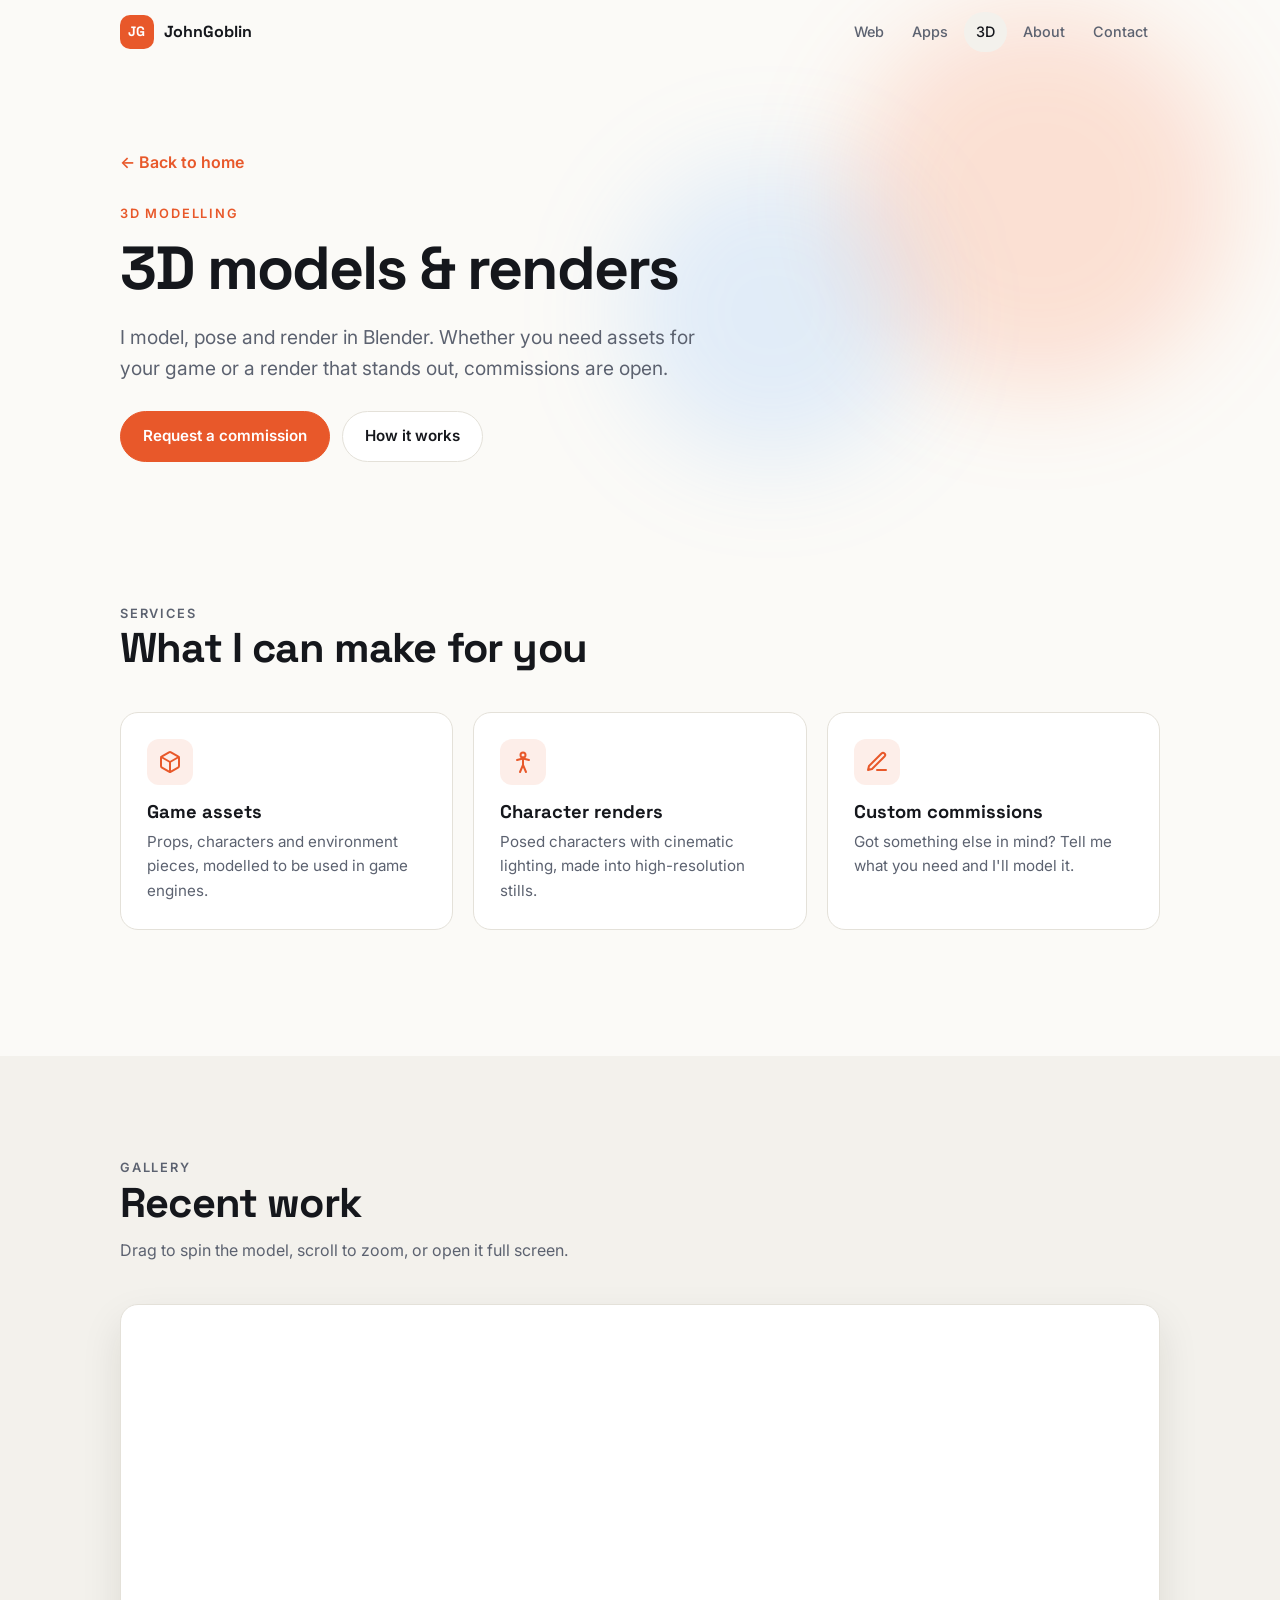
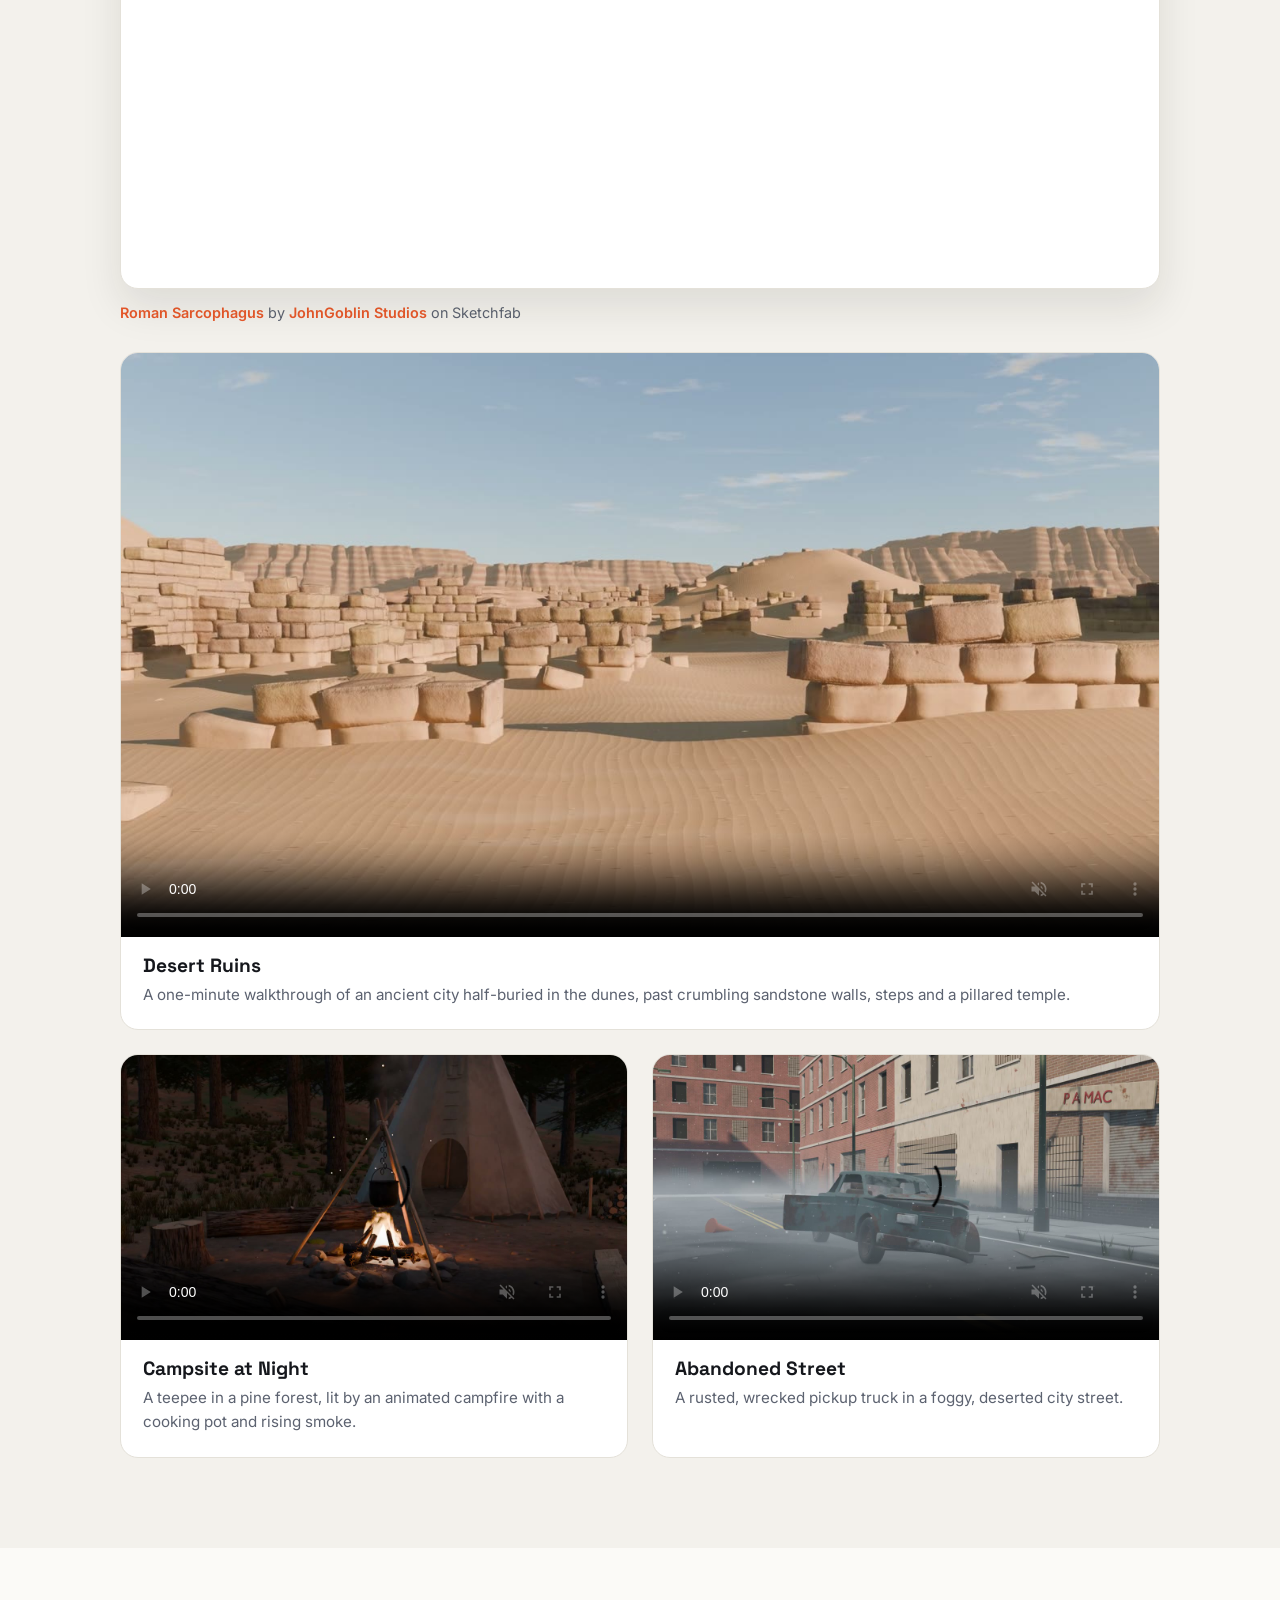
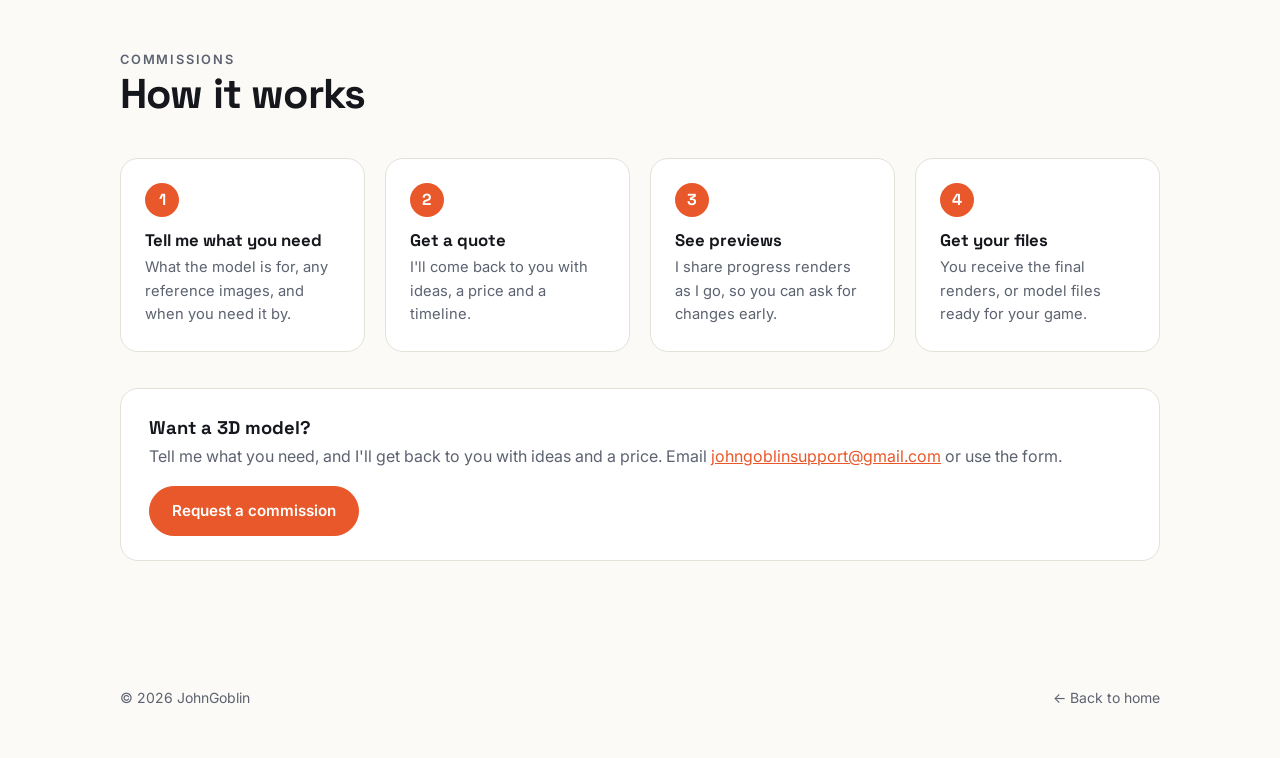
==== commit bdbe1a2a: "Add a contact form and commission email - contact.html: form that emails messages via FormSubmit, pl" ====
--- a/3d.html
+++ b/3d.html
@@ -44,7 +44,7 @@
     <h1>3D models &amp; renders</h1>
     <p class="lead">I model, pose and render in Blender. Whether you need assets for your game or a render that stands out, commissions are open.</p>
     <div class="btn-row">
-      <a href="contact.html" class="btn primary">Request a commission</a>
+      <a href="contact.html?topic=3d#form" class="btn primary">Request a commission</a>
       <a href="#how-it-works" class="btn">How it works</a>
     </div>
   </div>
@@ -154,8 +154,8 @@
       </ol>
 
       <div class="cta-row">
-        <p><strong>Want a 3D model?</strong>Tell me what you need, and I'll get back to you with ideas and a price.</p>
-        <a href="contact.html" class="btn primary">Request a commission</a>
+        <p><strong>Want a 3D model?</strong>Tell me what you need, and I'll get back to you with ideas and a price. Email <a href="mailto:johngoblinsupport@gmail.com">johngoblinsupport@gmail.com</a> or use the form.</p>
+        <a href="contact.html?topic=3d#form" class="btn primary">Request a commission</a>
       </div>
     </div>
   </section>
--- a/styles.css
+++ b/styles.css
@@ -785,3 +785,62 @@
   border-radius: 999px;
 }
 @media (max-width: 600px) { .scene-strip { grid-template-columns: 1fr; } }
+
+/* ---------- contact form ---------- */
+.contact-layout {
+  display: grid;
+  grid-template-columns: 1.6fr 1fr;
+  gap: 24px;
+  margin-bottom: 64px;
+  scroll-margin-top: 80px;
+}
+@media (max-width: 820px) { .contact-layout { grid-template-columns: 1fr; } }
+.contact-form, .side-card {
+  background: var(--card);
+  border: 1px solid var(--border);
+  border-radius: 24px;
+  padding: 30px;
+}
+.contact-form h2 { font-size: clamp(1.4rem, 3vw, 1.8rem); margin-bottom: 6px; }
+.form-intro { color: var(--muted); margin: 0 0 22px; }
+.field { display: flex; flex-direction: column; gap: 6px; margin-bottom: 16px; }
+.field span { font-size: 0.875rem; font-weight: 600; }
+.field input, .field select, .field textarea {
+  font: inherit;
+  color: var(--text);
+  background: var(--bg-soft);
+  border: 1px solid var(--border);
+  border-radius: 12px;
+  padding: 11px 14px;
+  width: 100%;
+  transition: border-color 0.15s ease, box-shadow 0.15s ease;
+}
+.field textarea { resize: vertical; min-height: 140px; }
+.field input:focus, .field select:focus, .field textarea:focus {
+  outline: none;
+  border-color: var(--accent);
+  box-shadow: 0 0 0 3px var(--accent-soft);
+}
+.field-row { display: grid; grid-template-columns: 1fr 1fr; gap: 0 16px; }
+@media (max-width: 520px) { .field-row { grid-template-columns: 1fr; } }
+.contact-form button { margin-top: 4px; border: 0; cursor: pointer; }
+.honeypot { position: absolute; left: -9999px; width: 1px; height: 1px; opacity: 0; }
+.form-sent {
+  margin-bottom: 22px;
+  padding: 14px 16px;
+  border-radius: 12px;
+  background: rgba(74, 222, 128, 0.12);
+  border: 1px solid rgba(74, 222, 128, 0.4);
+  color: var(--text);
+}
+.form-sent strong { display: block; }
+.contact-side { display: flex; flex-direction: column; gap: 24px; }
+.side-card { padding: 24px; }
+.side-card h3 { font-size: 1.1rem; margin-bottom: 6px; }
+.side-card p { color: var(--muted); margin: 0 0 14px; font-size: 0.95rem; }
+.email-link {
+  font-weight: 600;
+  color: var(--accent);
+  word-break: break-all;
+}
+.cta-row p a { color: var(--accent); }
